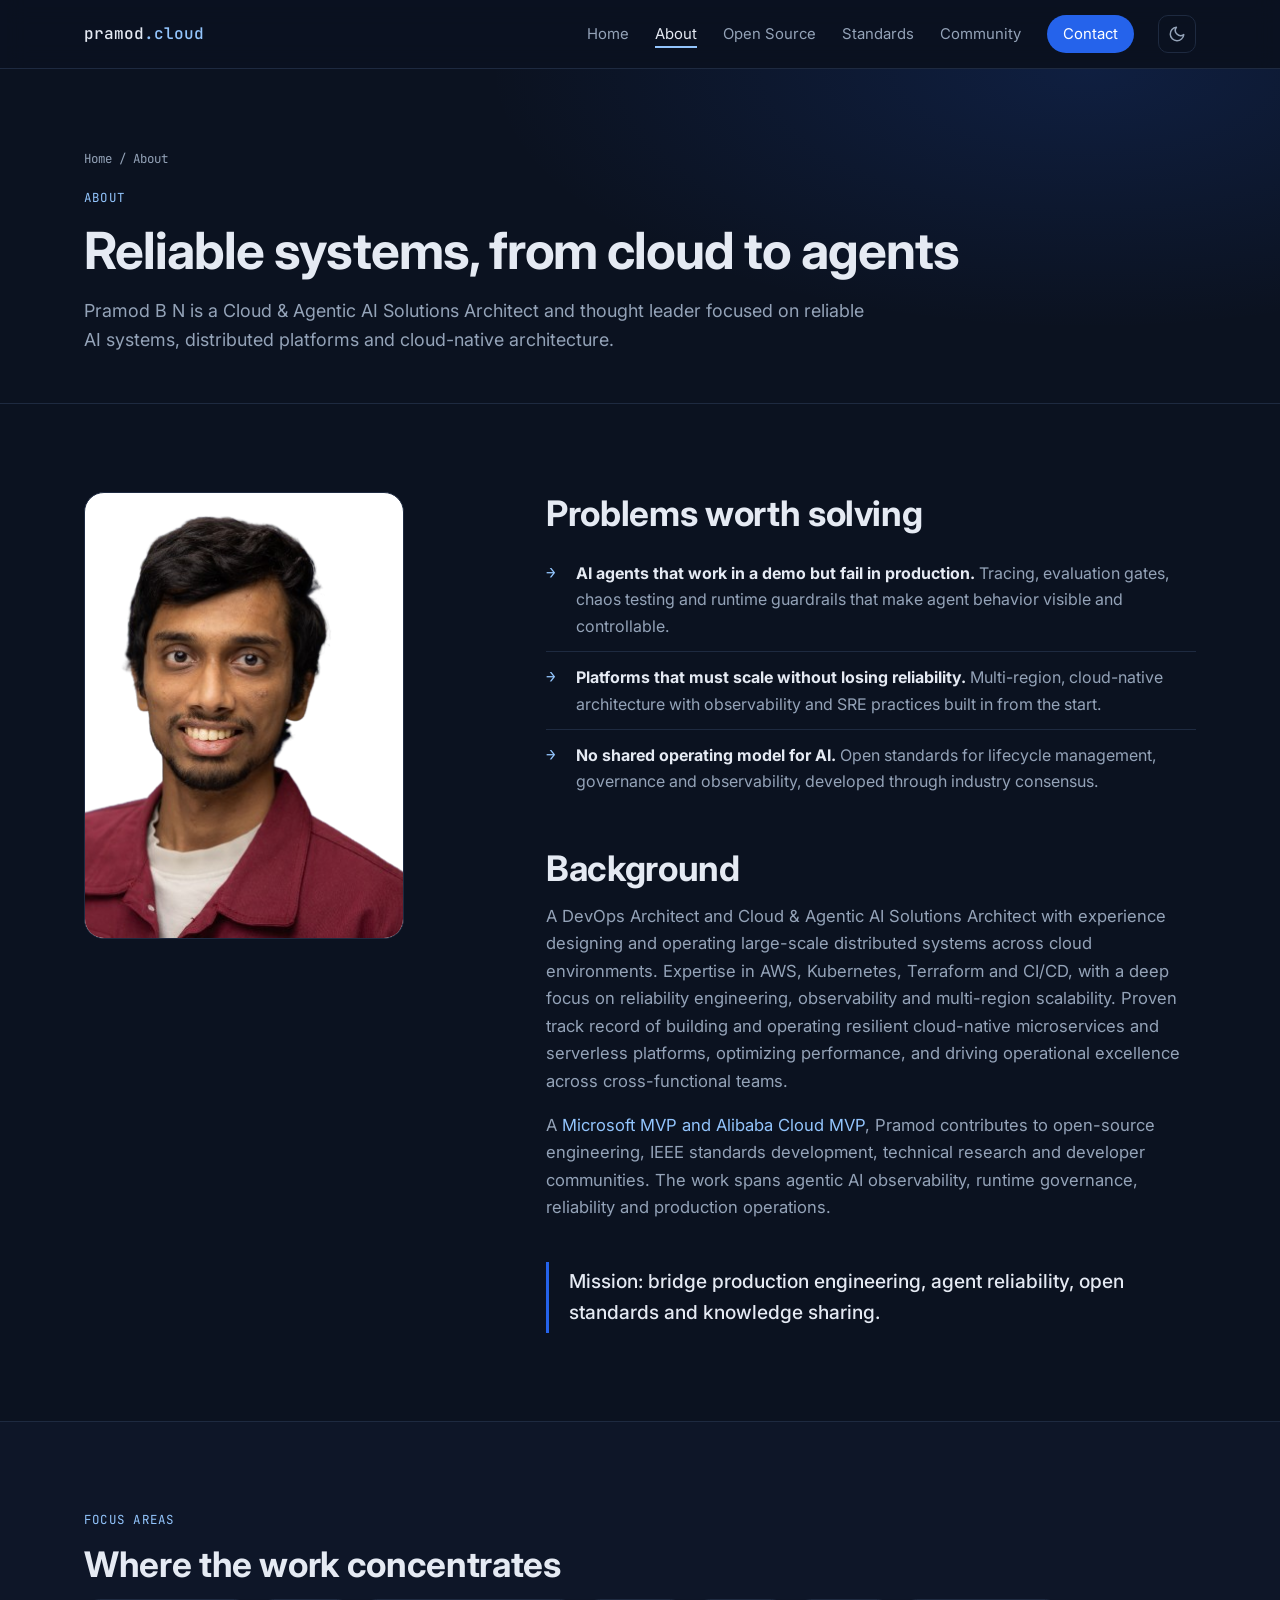
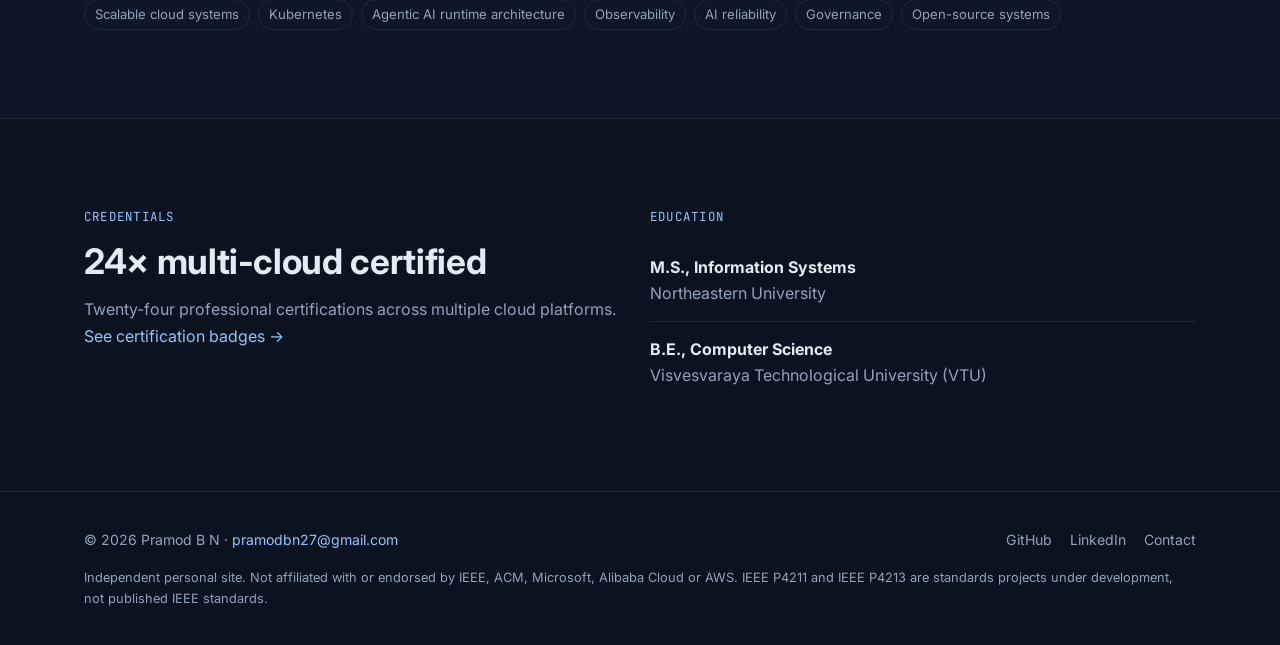
==== about/index.html @ 1757104b "Rebuild pramod.cloud as a new multi-page portfolio Replace the previous single-page site (archived o" ====
<!DOCTYPE html>
<html lang="en">
<head>
  <meta charset="UTF-8">
  <meta name="viewport" content="width=device-width, initial-scale=1.0">
  <title>About — Pramod B N</title>
  <meta name="description" content="About Pramod B N, Cloud & Agentic AI Solutions Architect: focus areas, recognition, credentials and education.">
  <link rel="canonical" href="https://pramod.cloud/about/">
  <meta property="og:type" content="website">
  <meta property="og:site_name" content="pramod.cloud">
  <meta property="og:title" content="About — Pramod B N">
  <meta property="og:description" content="About Pramod B N, Cloud & Agentic AI Solutions Architect: focus areas, recognition, credentials and education.">
  <meta property="og:url" content="https://pramod.cloud/about/">
  <meta property="og:image" content="https://pramod.cloud/assets/img/pramod.png">
  <meta name="twitter:card" content="summary">
  <meta name="theme-color" content="#0b1220">
  <link rel="icon" href="data:image/svg+xml,<svg xmlns='http://www.w3.org/2000/svg' viewBox='0 0 32 32'><rect width='32' height='32' rx='8' fill='%230b1220'/><text x='16' y='22' text-anchor='middle' font-family='monospace' font-size='16' font-weight='700' fill='%2393c5fd'>P</text></svg>">
  <script>try { var t = localStorage.getItem('theme'); if (t) document.documentElement.dataset.theme = t; } catch (e) {}</script>
  <link rel="preconnect" href="https://fonts.googleapis.com">
  <link rel="preconnect" href="https://fonts.gstatic.com" crossorigin>
  <link href="https://fonts.googleapis.com/css2?family=Inter:wght@400;500;600;700&family=JetBrains+Mono:wght@400;500&display=swap" rel="stylesheet">
  <link rel="stylesheet" href="/assets/css/style.css?v=a34205c4">
</head>
<body>

  <a class="skip-link" href="#main">Skip to content</a>
  <header class="nav">
    <div class="container nav__inner">
      <a href="/" class="nav__logo">pramod<span>.cloud</span></a>
      <nav id="nav-menu" class="nav__menu" aria-label="Main">
        <a href="/">Home</a>
        <a href="/about/" aria-current="page">About</a>
        <a href="/projects/">Open Source</a>
        <a href="/standards/">Standards</a>
        <a href="/community/">Community</a>
        <a href="/contact/" class="nav__cta">Contact</a>
      </nav>
      <button class="icon-btn theme-toggle" type="button" aria-label="Switch to light theme">
        <svg class="icon icon--moon" viewBox="0 0 24 24" aria-hidden="true"><path d="M21 12.79A9 9 0 1 1 11.21 3 7 7 0 0 0 21 12.79z"/></svg><svg class="icon icon--sun" viewBox="0 0 24 24" aria-hidden="true"><circle cx="12" cy="12" r="5"/><line x1="12" y1="1" x2="12" y2="3"/><line x1="12" y1="21" x2="12" y2="23"/><line x1="4.22" y1="4.22" x2="5.64" y2="5.64"/><line x1="18.36" y1="18.36" x2="19.78" y2="19.78"/><line x1="1" y1="12" x2="3" y2="12"/><line x1="21" y1="12" x2="23" y2="12"/><line x1="4.22" y1="19.78" x2="5.64" y2="18.36"/><line x1="18.36" y1="5.64" x2="19.78" y2="4.22"/></svg>
      </button>
      <button class="icon-btn nav__toggle" type="button" aria-label="Open menu" aria-expanded="false" aria-controls="nav-menu">
        <svg class="icon " viewBox="0 0 24 24" aria-hidden="true"><line x1="3" y1="7" x2="21" y2="7"/><line x1="3" y1="17" x2="21" y2="17"/></svg>
      </button>
    </div>
  </header>

  <main id="main">
    <section class="page-head">
      <div class="container">
        <p class="crumbs"><a href="/">Home</a> / About</p>
        <p class="eyebrow">About</p>
        <h1>Reliable systems, from cloud to agents</h1>
        <p class="lead">Pramod B N is a Cloud &amp; Agentic AI Solutions Architect and thought leader focused on reliable AI systems, distributed platforms and cloud-native architecture.</p>
      </div>
    </section>

    <section class="section">
      <div class="container split">
        <div>
          <img class="portrait" src="/assets/img/pramod.png" alt="Portrait of Pramod B N" width="540" height="447">
        </div>
        <div class="prose">
          <h2>Problems worth solving</h2>
          <ul class="checklist">
            <li><strong>AI agents that work in a demo but fail in production.</strong> Tracing, evaluation gates, chaos testing and runtime guardrails that make agent behavior visible and controllable.</li>
            <li><strong>Platforms that must scale without losing reliability.</strong> Multi-region, cloud-native architecture with observability and SRE practices built in from the start.</li>
            <li><strong>No shared operating model for AI.</strong> Open standards for lifecycle management, governance and observability, developed through industry consensus.</li>
          </ul>
          <h2 style="margin-top:40px">Background</h2>
          <p>
            A DevOps Architect and Cloud &amp; Agentic AI Solutions Architect with experience designing and operating
            large-scale distributed systems across cloud environments. Expertise in AWS, Kubernetes, Terraform and CI/CD,
            with a deep focus on reliability engineering, observability and multi-region scalability. Proven track record of
            building and operating resilient cloud-native microservices and serverless platforms, optimizing performance,
            and driving operational excellence across cross-functional teams.
          </p>
          <p>
            A <a href="/#recognition">Microsoft MVP and Alibaba Cloud MVP</a>, Pramod contributes to open-source engineering, IEEE standards development,
            technical research and developer communities. The work spans agentic AI observability, runtime governance,
            reliability and production operations.
          </p>
          <blockquote class="mission">Mission: bridge production engineering, agent reliability, open standards and knowledge sharing.</blockquote>
        </div>
      </div>
    </section>

    <section class="section section--alt">
      <div class="container">
        <p class="eyebrow">Focus areas</p>
        <h2>Where the work concentrates</h2>
        <ul class="chips"><li>Scalable cloud systems</li><li>Kubernetes</li><li>Agentic AI runtime architecture</li><li>Observability</li><li>AI reliability</li><li>Governance</li><li>Open-source systems</li></ul>
      </div>
    </section>

    <section id="credentials" class="section">
      <div class="container cards cards--2">
        <div>
          <p class="eyebrow">Credentials</p>
          <h2>24× multi-cloud certified</h2>
          <p class="muted">Twenty-four professional certifications across multiple cloud platforms. <a href="/#certifications">See certification badges &rarr;</a></p>
        </div>
        <div>
          <p class="eyebrow">Education</p>
          <ul class="edu">
            <li><strong>M.S., Information Systems</strong><span class="muted">Northeastern University</span></li>
            <li><strong>B.E., Computer Science</strong><span class="muted">Visvesvaraya Technological University (VTU)</span></li>
          </ul>
        </div>
      </div>
    </section>

  </main>

  <footer class="footer">
    <div class="container footer__inner">
      <p>&copy; <span id="year">2026</span> Pramod B N &middot; <a href="mailto:pramodbn27@gmail.com">pramodbn27@gmail.com</a></p>
      <nav aria-label="Footer">
        <a href="https://github.com/pramodbn27" target="_blank" rel="noopener">GitHub</a>
        <a href="https://www.linkedin.com/in/pramodbn27" target="_blank" rel="noopener">LinkedIn</a>
        <a href="/contact/">Contact</a>
      </nav>
      <p class="footer__note">
        Independent personal site. Not affiliated with or endorsed by IEEE, ACM, Microsoft, Alibaba Cloud or AWS.
        IEEE P4211 and IEEE P4213 are standards projects under development, not published IEEE standards.
      </p>
    </div>
  </footer>

  <script src="/assets/js/main.js?v=a34205c4"></script>
</body>
</html>
---- assets/css/style.css ----
/* Design tokens: dark-first, light via the theme toggle */
:root {
  --bg: #0b1220;
  --bg-alt: #0e1628;
  --surface: #111b2e;
  --surface-2: #16223a;
  --border: #1e2a40;
  --text: #e5eaf3;
  --muted: #94a3b8;
  --accent: #93c5fd;
  --accent-strong: #2563eb;
  --on-accent: #ffffff;
  --ok: #34d399;
  --glow: #22f5ff;
  --neon-1: #4da6ff;
  --neon-2: #22f5ff;
  --neon-3: #b45cff;
  --neon-4: #a6ff1a;
  --neon-5: #ff3df2;
  --neon-6: #19ffc6;
  --radius: 14px;
  --max: 1160px;
  --font: "Inter", system-ui, -apple-system, "Segoe UI", sans-serif;
  --mono: "JetBrains Mono", ui-monospace, monospace;
  color-scheme: dark;
}

:root[data-theme="light"] {
  --bg: #f8fafc;
  --bg-alt: #f1f5f9;
  --surface: #ffffff;
  --surface-2: #f1f5f9;
  --border: #e2e8f0;
  --text: #0f172a;
  --muted: #475569;
  --accent: #2563eb;
  --accent-strong: #2563eb;
  --on-accent: #ffffff;
  --ok: #059669;
  --glow: #00c2d1;
  --neon-1: #2563eb;
  --neon-2: #00b8d4;
  --neon-3: #9333ea;
  --neon-4: #65c400;
  --neon-5: #e11dd0;
  --neon-6: #00c896;
  color-scheme: light;
}

*, *::before, *::after { box-sizing: border-box; }

html { scroll-behavior: smooth; scroll-padding-top: 80px; }

body {
  margin: 0;
  font-family: var(--font);
  font-size: 16px;
  line-height: 1.65;
  color: var(--text);
  background: var(--bg);
  -webkit-font-smoothing: antialiased;
}

img { max-width: 100%; display: block; }
a { color: var(--accent); text-decoration: none; }
a:hover { text-decoration: underline; }
:focus-visible { outline: 2px solid var(--accent); outline-offset: 3px; border-radius: 4px; }
h1, h2, h3 { line-height: 1.2; margin: 0; letter-spacing: -0.01em; }
p { margin: 0 0 1em; }
ul { margin: 0; padding: 0; list-style: none; }
code { font-family: var(--mono); font-size: 0.88em; }

.container { width: 100%; max-width: var(--max); margin: 0 auto; padding: 0 24px; }
.muted { color: var(--muted); }
.skip-link { position: absolute; left: -999px; top: 8px; background: var(--accent-strong); color: var(--on-accent); padding: 8px 14px; border-radius: 8px; z-index: 100; }
.skip-link:focus { left: 8px; }

.eyebrow {
  font-family: var(--mono);
  font-size: 0.78rem;
  letter-spacing: 0.1em;
  text-transform: uppercase;
  color: var(--accent);
  margin: 0 0 12px;
}

.icon { width: 18px; height: 18px; fill: none; stroke: currentColor; stroke-width: 2; stroke-linecap: round; stroke-linejoin: round; flex: none; }

/* Header */
.nav {
  position: sticky;
  top: 0;
  z-index: 20;
  background: color-mix(in srgb, var(--bg) 88%, transparent);
  backdrop-filter: blur(12px);
  border-bottom: 1px solid var(--border);
}
.nav__inner { display: flex; align-items: center; gap: 24px; height: 68px; }
.nav__logo { font-family: var(--mono); font-weight: 500; color: var(--text); margin-right: auto; }
.nav__logo span { color: var(--accent); }
.nav__logo:hover { text-decoration: none; }
.nav__menu { display: flex; gap: 26px; align-items: center; }
.nav__menu a { color: var(--muted); font-size: 0.93rem; }
.nav__menu a:hover, .nav__menu a[aria-current="page"] { color: var(--text); text-decoration: none; }
.nav__menu a[aria-current="page"] { box-shadow: 0 2px 0 var(--accent); }
.nav__menu .nav__cta { color: var(--on-accent); background: var(--accent-strong); padding: 7px 16px; border-radius: 999px; box-shadow: none; }
.nav__menu .nav__cta:hover, .nav__menu .nav__cta[aria-current="page"] { color: var(--on-accent); box-shadow: none; }
.icon-btn {
  display: inline-grid;
  place-items: center;
  width: 38px;
  height: 38px;
  border-radius: 10px;
  border: 1px solid var(--border);
  background: transparent;
  color: var(--muted);
  cursor: pointer;
}
.icon-btn:hover { color: var(--text); border-color: var(--muted); }
.theme-toggle .icon--sun { display: none; }
:root[data-theme="light"] .theme-toggle .icon--sun { display: block; }
:root[data-theme="light"] .theme-toggle .icon--moon { display: none; }
.nav__toggle { display: none; }

/* Buttons */
.btn {
  display: inline-flex;
  align-items: center;
  gap: 8px;
  padding: 12px 22px;
  border-radius: 999px;
  font-weight: 600;
  font-size: 0.95rem;
  border: 1px solid transparent;
  transition: transform .15s, border-color .15s;
}
.btn:hover { text-decoration: none; transform: translateY(-1px); }
.btn--primary { background: var(--accent-strong); color: var(--on-accent); }
.btn--ghost { border-color: var(--border); color: var(--text); }
.btn--ghost:hover { border-color: var(--muted); }

/* Hero */
.hero {
  padding: 96px 0 72px;
  background:
    radial-gradient(640px 320px at 90% 10%, color-mix(in srgb, var(--accent-strong) 22%, transparent), transparent),
    radial-gradient(520px 280px at 0% 100%, color-mix(in srgb, var(--accent) 10%, transparent), transparent);
}
.hero__grid { display: grid; grid-template-columns: 1.1fr 1fr; gap: 48px; align-items: center; }
.hero h1 { font-size: clamp(2.6rem, 6vw, 4.4rem); letter-spacing: -0.01em; text-transform: uppercase; margin-bottom: 14px; }
.hero__role { font-size: clamp(1.1rem, 2.2vw, 1.4rem); font-weight: 600; margin: 0 0 20px; }
.hero__role-sub { display: block; color: var(--accent); }
.hero__lead { font-size: 1.15rem; color: var(--muted); max-width: 36em; margin: 0 0 32px; }
.hero__actions { display: flex; flex-wrap: wrap; gap: 12px; margin-bottom: 28px; }
.socials { display: flex; flex-wrap: wrap; gap: 10px; }
.socials a { display: inline-flex; align-items: center; gap: 8px; color: var(--muted); font-size: 0.88rem; border: 1px solid var(--border); border-radius: 999px; padding: 6px 12px; }
.socials a:hover { color: var(--text); border-color: var(--muted); text-decoration: none; }
.socials .icon { width: 16px; height: 16px; }

/* Hero skills panel */
.skills-panel {
  padding: 24px;
  border: 1px solid var(--border);
  border-radius: 18px;
  background: color-mix(in srgb, var(--surface) 85%, transparent);
}
.skills-grid { display: grid; grid-template-columns: repeat(3, 1fr); gap: 10px; margin-bottom: 20px; }
.skills-label { font-family: var(--mono); font-size: 0.72rem; letter-spacing: 0.08em; text-transform: uppercase; color: var(--muted); margin: 18px 0 10px; }
.skills-grid li {
  padding: 14px 12px;
  border-radius: 12px;
  border: 1px solid var(--border);
  background: var(--surface-2);
}
.skills-grid strong { display: block; font-size: 0.92rem; line-height: 1.3; letter-spacing: -0.01em; }
.skills-grid span { display: block; margin-top: 2px; font-family: var(--mono); font-size: 0.74rem; line-height: 1.4; color: var(--accent); }

/* Proof strip */
.proof { border-top: 1px solid var(--border); border-bottom: 1px solid var(--border); background: var(--bg-alt); }
.proof__list { display: flex; }
.proof__item { flex: 1 1 0; min-width: 0; padding: 26px 20px; border-left: 1px solid var(--border); }
.proof__item:first-child { border-left: 0; padding-left: 0; }
.proof__item a { color: inherit; }
.proof__item a:hover { text-decoration: none; }
.proof__num { display: block; font-family: var(--mono); font-size: 1.9rem; font-weight: 500; color: var(--text); line-height: 1.1; }
.proof__label { display: block; color: var(--muted); font-size: 0.9rem; margin-top: 4px; }

/* Page header (inner pages) */
.page-head { padding: 80px 0 48px; border-bottom: 1px solid var(--border); background: radial-gradient(600px 260px at 85% 0%, color-mix(in srgb, var(--accent-strong) 16%, transparent), transparent); }
.page-head h1 { font-size: clamp(2.1rem, 5vw, 3.2rem); letter-spacing: -0.02em; margin-bottom: 14px; }
.page-head .lead { font-size: 1.12rem; color: var(--muted); max-width: 44em; margin: 0; }
.crumbs { font-family: var(--mono); font-size: 0.78rem; color: var(--muted); margin-bottom: 18px; }
.crumbs a { color: var(--muted); }

/* Sections */
.section { padding: 88px 0; }
.section--alt { background: var(--bg-alt); border-top: 1px solid var(--border); border-bottom: 1px solid var(--border); }
.section h2 { font-size: clamp(1.6rem, 3.4vw, 2.2rem); margin-bottom: 14px; }
.section__head { display: flex; justify-content: space-between; align-items: end; gap: 24px; flex-wrap: wrap; margin-bottom: 36px; }
.section__head .section__lead { margin-bottom: 0; }
.section__lead { color: var(--muted); font-size: 1.06rem; max-width: 46em; margin: 0 0 36px; }
.more { font-weight: 600; font-size: 0.95rem; white-space: nowrap; }
.prose { max-width: 46em; }
.prose p { color: var(--muted); font-size: 1.04rem; }
.prose .eyebrow { color: var(--accent); font-size: 0.78rem; }
.container.prose { max-width: var(--max); }
.container.prose > * { max-width: 46em; }
.split { display: grid; grid-template-columns: 1fr 1.6fr; gap: 56px; align-items: start; }

/* Cards */
.cards { display: grid; gap: 20px; }
.cards--2 { grid-template-columns: repeat(2, 1fr); }
.cards--3 { grid-template-columns: repeat(3, 1fr); }
.card {
  background: var(--surface);
  border: 1px solid var(--border);
  border-radius: var(--radius);
  padding: 28px;
  display: flex;
  flex-direction: column;
  gap: 14px;
}
.card h3 { font-size: 1.15rem; }
.card p { margin: 0; color: var(--muted); }
.card__links { margin-top: auto; display: flex; flex-wrap: wrap; gap: 8px 20px; padding-top: 6px; }
.card__links a { font-weight: 600; font-size: 0.93rem; }
.card__meta { display: flex; flex-wrap: wrap; gap: 8px; align-items: center; }

.tag {
  font-family: var(--mono);
  font-size: 0.78rem;
  color: var(--accent);
  background: color-mix(in srgb, var(--accent-strong) 14%, transparent);
  padding: 3px 10px;
  border-radius: 6px;
  white-space: nowrap;
}
.status {
  display: inline-flex;
  align-items: center;
  gap: 6px;
  font-family: var(--mono);
  font-size: 0.75rem;
  color: var(--ok);
  border: 1px solid color-mix(in srgb, var(--ok) 40%, transparent);
  padding: 2px 10px;
  border-radius: 999px;
  white-space: nowrap;
}
.status::before { content: ""; width: 6px; height: 6px; border-radius: 50%; background: currentColor; }

.chips { display: flex; flex-wrap: wrap; gap: 8px; }
.chips li {
  font-size: 0.82rem;
  padding: 4px 10px;
  border-radius: 999px;
  border: 1px solid var(--border);
  color: var(--muted);
}
.chips--mono li { font-family: var(--mono); font-size: 0.78rem; }

/* Project cards */
.card.project { padding: 0; gap: 0; overflow: hidden; }
.project__body { padding: 28px; display: flex; flex-direction: column; gap: 14px; flex: 1; }
.project__head { display: flex; justify-content: space-between; align-items: center; gap: 12px; flex-wrap: wrap; }
.project__band {
  padding: 26px 28px;
  border-bottom: 1px solid var(--border);
  background:
    radial-gradient(320px 120px at 100% 0%, color-mix(in srgb, var(--accent-strong) 22%, transparent), transparent),
    var(--surface-2);
}
.project__band h2, .project__band h3 { font-size: 1.6rem; margin: 0; letter-spacing: -0.02em; }
.card .project__value { font-size: 1.02rem; color: var(--text); }

.checklist li { padding: 12px 0 12px 30px; border-top: 1px solid var(--border); position: relative; color: var(--muted); }
.checklist li:first-child { border-top: 0; }
.checklist li::before { content: "→"; position: absolute; left: 0; color: var(--accent); font-family: var(--mono); }
.checklist strong { color: var(--text); }

/* Standards */
.standard { gap: 18px; }
.standard h3 { font-size: 1.25rem; }
.facts { display: grid; grid-template-columns: max-content 1fr; gap: 6px 18px; font-size: 0.9rem; margin: 0; }
.facts dt { color: var(--muted); font-family: var(--mono); font-size: 0.78rem; padding-top: 2px; }
.facts dd { margin: 0; }
.mission {
  margin: 40px 0 0;
  padding: 4px 0 4px 20px;
  border-left: 3px solid var(--accent-strong);
  font-size: 1.2rem;
  font-weight: 500;
  max-width: 42em;
}
.disclaimer { font-size: 0.85rem; color: var(--muted); border: 1px dashed var(--border); border-radius: 10px; padding: 14px 16px; margin-top: 32px; }

/* Awards */
.award { flex-direction: row; align-items: center; gap: 20px; }
.award__logo {
  flex: none;
  width: 76px;
  height: 76px;
  border-radius: 16px;
  display: grid;
  place-items: center;
  background: #ffffff;
  border: 1px solid var(--border);
}
.award__logo-svg { width: 44px; height: 44px; }
.award a { font-weight: 600; font-size: 0.93rem; }

/* Community */
.community { display: grid; grid-template-columns: repeat(2, 1fr); gap: 16px; }
.community--home { grid-template-columns: repeat(3, 1fr); }
.community__item {
  display: flex;
  gap: 18px;
  padding: 22px;
  background: var(--surface);
  border: 1px solid var(--border);
  border-radius: var(--radius);
}
.community__item h3 { font-size: 1.08rem; margin-bottom: 4px; }
.community__item p { margin: 0; font-size: 0.93rem; color: var(--muted); }
.community__item .community__role { font-family: var(--mono); font-size: 0.72rem; letter-spacing: 0.05em; text-transform: uppercase; color: var(--accent); margin-bottom: 6px; }
.community__mark {
  flex: none;
  width: 52px;
  height: 52px;
  border-radius: 12px;
  display: grid;
  place-items: center;
  font-family: var(--mono);
  font-size: 0.72rem;
  font-weight: 500;
  color: var(--accent);
  background: color-mix(in srgb, var(--accent-strong) 14%, transparent);
}
.community--home .community__item { padding: 18px; gap: 14px; }
.community--home .community__mark { width: 44px; height: 44px; font-size: 0.66rem; }

/* About */
.portrait { width: 100%; max-width: 320px; aspect-ratio: 1; object-fit: cover; object-position: center 20%; border-radius: 20px; border: 1px solid var(--border); background: #fff; }
.edu li { padding: 14px 0; border-top: 1px solid var(--border); }
.edu li:first-child { border-top: 0; }
.edu strong { display: block; }

/* Contact */
.topics { display: grid; grid-template-columns: repeat(auto-fill, minmax(260px, 1fr)); gap: 16px; }
.topic { display: flex; flex-direction: column; gap: 6px; padding: 22px; border: 1px solid var(--border); border-radius: var(--radius); background: var(--surface); color: var(--text); }
.topic strong { font-size: 1.04rem; }
.topic span { color: var(--muted); font-size: 0.92rem; }
.topic em { font-style: normal; color: var(--accent); font-size: 0.88rem; font-weight: 600; margin-top: auto; }
.contact-links { display: grid; grid-template-columns: repeat(3, 1fr); gap: 12px; margin-top: 32px; }
.contact-link { display: flex; align-items: center; gap: 12px; padding: 18px 20px; border: 1px solid var(--border); border-radius: var(--radius); background: var(--surface); color: var(--text); overflow-wrap: anywhere; }
.contact-link small { display: block; font-family: var(--mono); font-size: 0.74rem; color: var(--muted); }

/* CTA band */
.cta { text-align: center; }
.cta h2 { margin-bottom: 12px; }
.cta p { color: var(--muted); max-width: 40em; margin: 0 auto 28px; font-size: 1.06rem; }
.cta .eyebrow { color: var(--accent); font-size: 0.78rem; margin: 0 0 12px; }
.cta .hero__actions { justify-content: center; margin: 0; }

/* Footer */
.footer { padding: 36px 0; border-top: 1px solid var(--border); font-size: 0.88rem; color: var(--muted); }
.footer__inner { display: flex; justify-content: space-between; flex-wrap: wrap; gap: 16px 32px; }
.footer p { margin: 0; }
.footer nav { display: flex; gap: 18px; flex-wrap: wrap; }
.footer nav a { color: var(--muted); }
.footer__note { width: 100%; font-size: 0.8rem; }

/* Reveal on scroll */
.reveal { opacity: 0; transform: translateY(14px); transition: opacity .6s ease, transform .6s ease; }
.reveal.is-visible { opacity: 1; transform: none; }
@media (prefers-reduced-motion: reduce) {
  html { scroll-behavior: auto; }
  .reveal { opacity: 1; transform: none; transition: none; }
  .btn:hover { transform: none; }
}

/* Responsive */
@media (max-width: 1000px) {
  .proof__list { display: grid; grid-template-columns: repeat(3, 1fr); }
  .proof__item:nth-child(4) { border-left: 0; padding-left: 0; }
  .proof__item:nth-child(n+4) { border-top: 1px solid var(--border); }
  .cards--3, .community--home { grid-template-columns: 1fr 1fr; }
  .hero__grid, .split { grid-template-columns: 1fr; gap: 40px; }
  .contact-links { grid-template-columns: 1fr; }
}

@media (max-width: 860px) {
  .nav__toggle { display: inline-grid; }
  .nav__menu {
    position: absolute;
    top: 68px;
    left: 0;
    right: 0;
    flex-direction: column;
    align-items: stretch;
    gap: 0;
    padding: 8px 16px 16px;
    background: var(--bg);
    border-bottom: 1px solid var(--border);
    display: none;
  }
  .nav__menu.is-open { display: flex; }
  .nav__menu a { padding: 13px 0; border-top: 1px solid var(--border); }
  .nav__menu a:first-child { border-top: 0; }
  .nav__menu a[aria-current="page"] { box-shadow: none; color: var(--accent); }
  .nav__menu .nav__cta { margin-top: 10px; text-align: center; padding: 12px; }
}

@media (max-width: 720px) {
  .container { padding: 0 16px; }
  .hero { padding: 56px 0 48px; }
  .page-head { padding: 56px 0 36px; }
  .section { padding: 64px 0; }
  .cards--2, .cards--3, .community, .community--home { grid-template-columns: 1fr; }
  .proof__list { grid-template-columns: 1fr 1fr; }
  .proof__item, .proof__item:nth-child(n) { border-left: 0; padding: 18px 0; border-top: 1px solid var(--border); }
  .proof__item:nth-child(-n+2) { border-top: 0; }
  .card, .project__body { padding: 22px; }
  .skills-panel { padding: 18px; }
  .skills-grid li { padding: 12px 10px; }
  .skills-grid strong { font-size: 0.8rem; }
  .skills-grid span { font-size: 0.68rem; }
  .award { flex-direction: column; align-items: flex-start; }
  .facts { grid-template-columns: 1fr; gap: 2px; }
  .facts dd { margin-bottom: 8px; }
}

/* Certifications */
.certs { display: grid; grid-template-columns: repeat(3, 1fr); gap: 20px; }
.cert {
  display: flex;
  flex-direction: column;
  align-items: center;
  text-align: center;
  gap: 6px;
  padding: 28px 20px 24px;
  border: 1px solid var(--border);
  border-radius: var(--radius);
  background: var(--surface);
}
.cert img { width: 132px; height: 132px; object-fit: contain; margin-bottom: 10px; transition: transform .25s ease; }
.cert:hover img { transform: scale(1.05); }
.cert h3 { font-size: 1rem; line-height: 1.35; }
.cert p { margin: 0; color: var(--muted); font-size: 0.85rem; }
@media (max-width: 1000px) { .certs { grid-template-columns: repeat(2, 1fr); } }
@media (max-width: 480px) { .cert img { width: 104px; height: 104px; } .cert { padding: 22px 14px 20px; } }

.teaching {
  display: grid;
  grid-template-columns: 1.4fr 1fr;
  gap: 32px;
  align-items: center;
  margin-top: 28px;
  padding: 32px;
  border: 1px solid color-mix(in srgb, var(--accent) 35%, var(--border));
  border-radius: var(--radius);
  background:
    radial-gradient(400px 160px at 100% 0%, color-mix(in srgb, var(--accent-strong) 16%, transparent), transparent),
    var(--surface);
}
.teaching h3 { font-size: 1.35rem; margin-bottom: 12px; }
.teaching p:not(.eyebrow) { color: var(--muted); margin: 0; }
.teaching__facts { display: grid; grid-template-columns: 1fr 1fr; gap: 12px; }
.teaching__facts li { padding: 14px 16px; border-radius: 12px; background: var(--surface-2); border: 1px solid var(--border); }
.teaching__facts strong { display: block; font-family: var(--mono); font-size: 1.1rem; font-weight: 500; }
.teaching__facts span { display: block; color: var(--muted); font-size: 0.82rem; line-height: 1.4; }
@media (max-width: 900px) { .teaching { grid-template-columns: 1fr; padding: 22px; } }

/* Fluorescent glow, shared by every box: always on, brighter on hover */
.card, .cert, .community__item, .topic, .contact-link, .skills-grid li, .teaching, .teaching__facts li {
  border-color: var(--glow);
  box-shadow: 0 0 0 1px color-mix(in srgb, var(--glow) 60%, transparent), 0 0 14px color-mix(in srgb, var(--glow) 30%, transparent);
  transition: box-shadow .25s ease, transform .25s ease;
}
.card:hover, .cert:hover, .community__item:hover, .topic:hover, .contact-link:hover,
.skills-grid li:hover, .teaching:hover, .teaching__facts li:hover {
  box-shadow: 0 0 0 1px var(--glow), 0 0 22px color-mix(in srgb, var(--glow) 60%, transparent), 0 0 48px color-mix(in srgb, var(--glow) 30%, transparent);
  transform: translateY(-3px);
  text-decoration: none;
}
.teaching:hover { transform: none; }

/* Neighbouring boxes cycle through the neon palette */
:is(.cards, .community, .topics, .skills-grid, .contact-links, .teaching__facts) > :nth-child(6n+1) { --glow: var(--neon-1); }
:is(.cards, .community, .topics, .skills-grid, .contact-links, .teaching__facts) > :nth-child(6n+2) { --glow: var(--neon-2); }
:is(.cards, .community, .topics, .skills-grid, .contact-links, .teaching__facts) > :nth-child(6n+3) { --glow: var(--neon-3); }
:is(.cards, .community, .topics, .skills-grid, .contact-links, .teaching__facts) > :nth-child(6n+4) { --glow: var(--neon-4); }
:is(.cards, .community, .topics, .skills-grid, .contact-links, .teaching__facts) > :nth-child(6n+5) { --glow: var(--neon-5); }
:is(.cards, .community, .topics, .skills-grid, .contact-links, .teaching__facts) > :nth-child(6n+6) { --glow: var(--neon-6); }

@media (prefers-reduced-motion: reduce) {
  .card, .cert, .community__item, .topic, .contact-link, .skills-grid li, .teaching, .teaching__facts li, .cert img { transition: none; }
  :is(.card, .cert, .community__item, .topic, .contact-link, .skills-grid li, .teaching__facts li):hover,
  .cert:hover img { transform: none; }
}

@media (max-width: 400px) { .skills-grid { grid-template-columns: 1fr 1fr; } }
.card .project__role { margin: 8px 0 0; font-family: var(--mono); font-size: 0.74rem; letter-spacing: 0.06em; text-transform: uppercase; color: var(--accent); }

/* IEEE identification without the IEEE logo */
.tag--ieee {
  font-size: 0.95rem;
  font-weight: 500;
  padding: 5px 12px;
  letter-spacing: 0.02em;
  color: color-mix(in srgb, var(--glow) 45%, #ffffff);
  background: color-mix(in srgb, var(--glow) 18%, transparent);
  border: 1px solid var(--glow);
  box-shadow: 0 0 10px color-mix(in srgb, var(--glow) 45%, transparent), inset 0 0 8px color-mix(in srgb, var(--glow) 18%, transparent);
  text-shadow: 0 0 8px color-mix(in srgb, var(--glow) 60%, transparent);
}
:root[data-theme="light"] .tag--ieee { color: var(--glow); text-shadow: none; }
.card .ieee-line { font-size: 0.88rem; margin-top: auto; padding-top: 4px; }
.card .ieee-line a { font-weight: 600; }

/* Mentoring & judging */
.cards--4 { grid-template-columns: repeat(4, 1fr); }
.mentor { gap: 6px; }
.card .mentor__role { font-family: var(--mono); font-size: 0.72rem; letter-spacing: 0.06em; text-transform: uppercase; color: var(--glow); margin-bottom: 6px; }
.mentor h3 { font-size: 1.2rem; }
@media (max-width: 1000px) { .cards--4 { grid-template-columns: 1fr 1fr; } }
@media (max-width: 720px) { .cards--4 { grid-template-columns: 1fr; } }
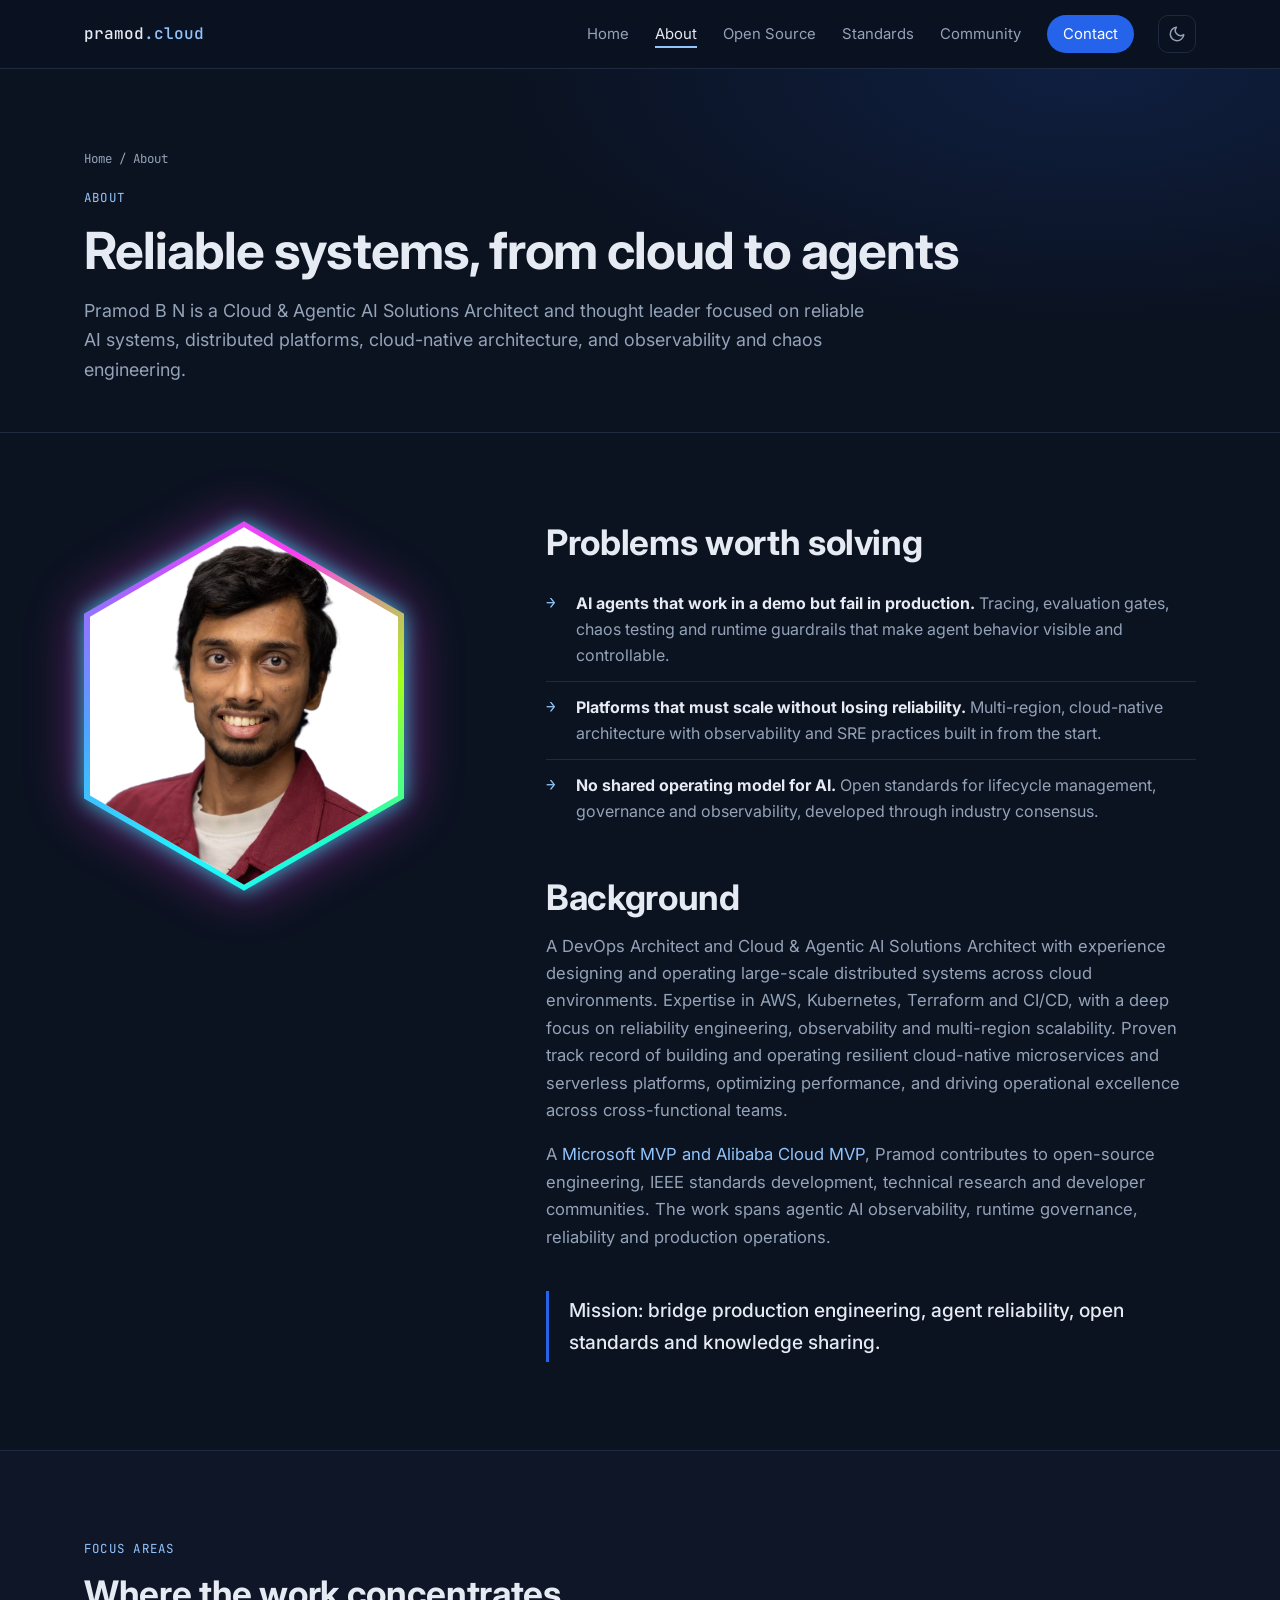
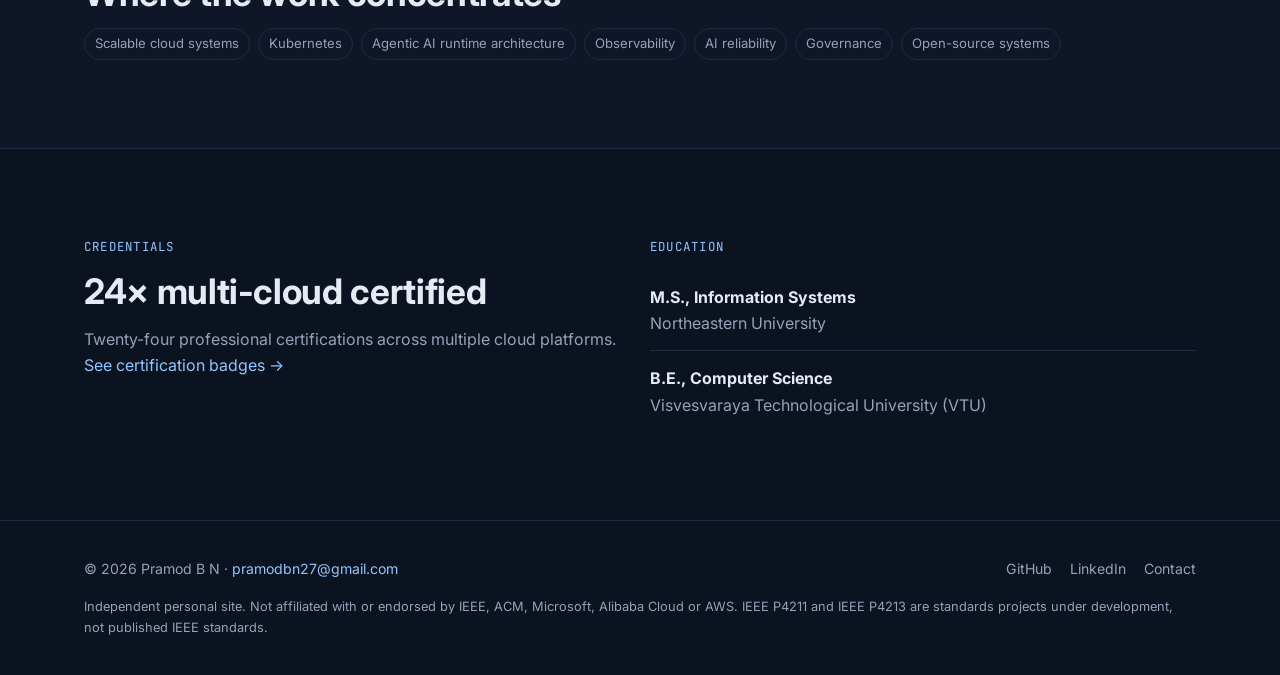
==== commit 567cc4e5: "About page: hexagon portrait with neon frame, add observability and chaos engineering - Show the por" ====
--- a/about/index.html
+++ b/about/index.html
@@ -19,7 +19,7 @@
   <link rel="preconnect" href="https://fonts.googleapis.com">
   <link rel="preconnect" href="https://fonts.gstatic.com" crossorigin>
   <link href="https://fonts.googleapis.com/css2?family=Inter:wght@400;500;600;700&family=JetBrains+Mono:wght@400;500&display=swap" rel="stylesheet">
-  <link rel="stylesheet" href="/assets/css/style.css?v=a34205c4">
+  <link rel="stylesheet" href="/assets/css/style.css?v=9658323c">
 </head>
 <body>
 
@@ -50,14 +50,14 @@
         <p class="crumbs"><a href="/">Home</a> / About</p>
         <p class="eyebrow">About</p>
         <h1>Reliable systems, from cloud to agents</h1>
-        <p class="lead">Pramod B N is a Cloud &amp; Agentic AI Solutions Architect and thought leader focused on reliable AI systems, distributed platforms and cloud-native architecture.</p>
+        <p class="lead">Pramod B N is a Cloud &amp; Agentic AI Solutions Architect and thought leader focused on reliable AI systems, distributed platforms, cloud-native architecture, and observability and chaos engineering.</p>
       </div>
     </section>
 
     <section class="section">
       <div class="container split">
         <div>
-          <img class="portrait" src="/assets/img/pramod.png" alt="Portrait of Pramod B N" width="540" height="447">
+          <div class="portrait-frame"><div class="portrait-hex"><img class="portrait" src="/assets/img/pramod.png" alt="Portrait of Pramod B N" width="540" height="447"></div></div>
         </div>
         <div class="prose">
           <h2>Problems worth solving</h2>
@@ -126,6 +126,6 @@
     </div>
   </footer>
 
-  <script src="/assets/js/main.js?v=a34205c4"></script>
+  <script src="/assets/js/main.js?v=9658323c"></script>
 </body>
 </html>
--- a/assets/css/style.css
+++ b/assets/css/style.css
@@ -340,7 +340,32 @@
 .community--home .community__mark { width: 44px; height: 44px; font-size: 0.66rem; }
 
 /* About */
-.portrait { width: 100%; max-width: 320px; aspect-ratio: 1; object-fit: cover; object-position: center 20%; border-radius: 20px; border: 1px solid var(--border); background: #fff; }
+/* Hexagon portrait with fluorescent frame */
+.portrait-frame {
+  --hex: polygon(50% 0, 100% 25%, 100% 75%, 50% 100%, 0 75%, 0 25%);
+  width: 100%;
+  max-width: 320px;
+  filter: drop-shadow(0 0 10px color-mix(in srgb, var(--neon-2) 70%, transparent)) drop-shadow(0 0 26px color-mix(in srgb, var(--neon-5) 45%, transparent));
+  animation: portrait-glow 4s ease-in-out infinite alternate;
+}
+.portrait-hex {
+  aspect-ratio: 0.866;
+  padding: 6px;
+  clip-path: var(--hex);
+  background: conic-gradient(from 200deg, var(--neon-2), var(--neon-1), var(--neon-3), var(--neon-5), var(--neon-4), var(--neon-6), var(--neon-2));
+}
+.portrait {
+  width: 100%;
+  height: 100%;
+  object-fit: cover;
+  object-position: 31% 22%;
+  clip-path: var(--hex);
+  background: #ffffff;
+}
+@keyframes portrait-glow {
+  to { filter: drop-shadow(0 0 14px color-mix(in srgb, var(--neon-3) 75%, transparent)) drop-shadow(0 0 34px color-mix(in srgb, var(--neon-2) 50%, transparent)); }
+}
+@media (prefers-reduced-motion: reduce) { .portrait-frame { animation: none; } }
 .edu li { padding: 14px 0; border-top: 1px solid var(--border); }
 .edu li:first-child { border-top: 0; }
 .edu strong { display: block; }
@@ -359,7 +384,7 @@
 .cta { text-align: center; }
 .cta h2 { margin-bottom: 12px; }
 .cta p { color: var(--muted); max-width: 40em; margin: 0 auto 28px; font-size: 1.06rem; }
-.cta .eyebrow { color: var(--accent); font-size: 0.78rem; margin: 0 0 12px; }
+.cta .eyebrow { color: var(--accent); font-size: 0.78rem; margin: 0 auto 12px; }
 .cta .hero__actions { justify-content: center; margin: 0; }
 
 /* Footer */
@@ -519,9 +544,88 @@
 .card .ieee-line a { font-weight: 600; }
 
 /* Mentoring & judging */
-.cards--4 { grid-template-columns: repeat(4, 1fr); }
+.cards--4 { grid-template-columns: repeat(auto-fit, minmax(190px, 1fr)); }
 .mentor { gap: 6px; }
 .card .mentor__role { font-family: var(--mono); font-size: 0.72rem; letter-spacing: 0.06em; text-transform: uppercase; color: var(--glow); margin-bottom: 6px; }
 .mentor h3 { font-size: 1.2rem; }
-@media (max-width: 1000px) { .cards--4 { grid-template-columns: 1fr 1fr; } }
 @media (max-width: 720px) { .cards--4 { grid-template-columns: 1fr; } }
+
+/* Project gallery */
+.gallery { align-items: stretch; }
+.card.shot { padding: 0; gap: 0; overflow: hidden; }
+.shot__thumb {
+  position: relative;
+  display: block;
+  width: 100%;
+  padding: 0;
+  border: 0;
+  border-bottom: 1px solid var(--border);
+  background: #0a0f1a;
+  cursor: zoom-in;
+  aspect-ratio: 16 / 10;
+  overflow: hidden;
+}
+.shot__thumb img { width: 100%; height: 100%; object-fit: cover; object-position: top center; transition: transform .35s ease; }
+.shot__thumb:hover img, .shot__thumb:focus-visible img { transform: scale(1.04); }
+.shot__count {
+  position: absolute;
+  right: 10px;
+  bottom: 10px;
+  font-family: var(--mono);
+  font-size: 0.72rem;
+  color: #e5eaf3;
+  background: rgba(11, 18, 32, 0.85);
+  border: 1px solid var(--glow);
+  padding: 3px 9px;
+  border-radius: 999px;
+}
+.shot__body { padding: 22px; display: flex; flex-direction: column; gap: 12px; flex: 1; }
+.shot__body h3 { font-size: 1.12rem; }
+.shot__body p { font-size: 0.92rem; }
+
+/* Diagram viewer */
+.lightbox {
+  width: min(1400px, 96vw);
+  max-height: 94vh;
+  padding: 0;
+  border: 1px solid var(--border);
+  border-radius: 16px;
+  background: #070c16;
+  color: #e5eaf3;
+  overflow: hidden;
+}
+.lightbox::backdrop { background: rgba(3, 6, 12, 0.85); backdrop-filter: blur(4px); }
+.lightbox__bar { display: flex; align-items: center; gap: 14px; padding: 12px 16px; border-bottom: 1px solid #1e2a40; }
+.lightbox__title { margin: 0; font-weight: 600; margin-right: auto; }
+.lightbox__pos { font-family: var(--mono); font-size: 0.8rem; color: #94a3b8; }
+.lightbox .icon-btn { color: #e5eaf3; border-color: #1e2a40; font-size: 1.1rem; }
+.lightbox__stage { position: relative; display: grid; place-items: center; padding: 12px; max-height: calc(94vh - 64px); }
+.lightbox__img { max-width: 100%; max-height: calc(94vh - 90px); object-fit: contain; border-radius: 8px; background: #fff; }
+.lightbox__nav { position: absolute; top: 50%; transform: translateY(-50%); background: rgba(11, 18, 32, 0.85); }
+.lightbox__prev { left: 16px; }
+.lightbox__next { right: 16px; }
+.lightbox[data-single] .lightbox__nav, .lightbox[data-single] .lightbox__pos { display: none; }
+
+/* Standards call to action */
+.card.join { margin-top: 48px; padding: 40px; gap: 12px; --glow: var(--neon-3); }
+.card.join h2 { font-size: clamp(1.5rem, 3vw, 2rem); margin-bottom: 6px; }
+.card.join p { font-size: 1.04rem; max-width: 52em; }
+.card.join .eyebrow { font-size: 0.78rem; color: var(--accent); }
+.card .join__rally { color: var(--text); font-size: 1.2rem; font-weight: 600; line-height: 1.5; margin: 6px 0 14px; }
+.card.join .hero__actions { margin: 0; }
+.card.join:hover { transform: none; }
+@media (max-width: 720px) { .card.join { padding: 24px; } }
+.mentor__link {
+  align-self: flex-start;
+  margin-top: auto;
+  padding: 6px 16px;
+  border: 1px solid var(--glow);
+  border-radius: 999px;
+  font-weight: 600;
+  font-size: 0.88rem;
+  color: var(--text);
+  background: color-mix(in srgb, var(--glow) 14%, transparent);
+  box-shadow: 0 0 10px color-mix(in srgb, var(--glow) 35%, transparent);
+  transition: background .2s ease, box-shadow .2s ease;
+}
+.mentor__link:hover { text-decoration: none; background: color-mix(in srgb, var(--glow) 28%, transparent); box-shadow: 0 0 16px color-mix(in srgb, var(--glow) 55%, transparent); }
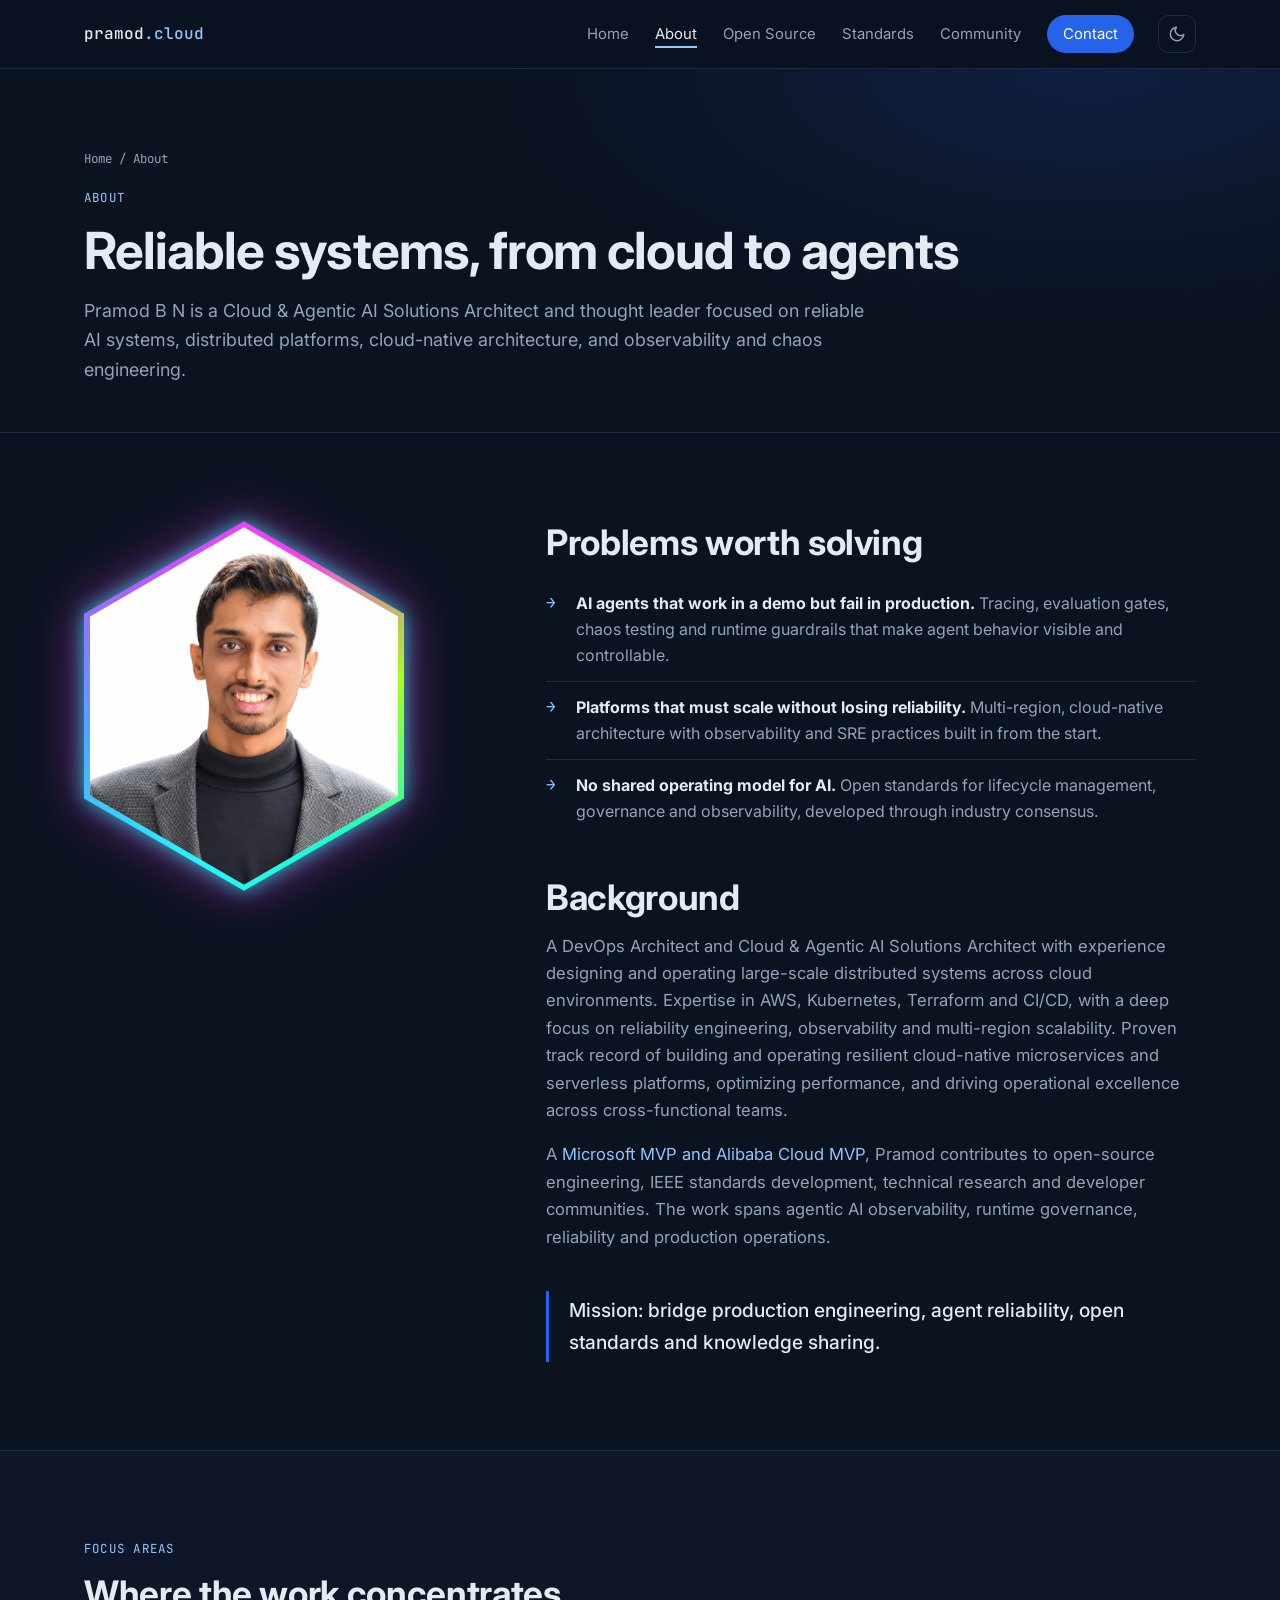
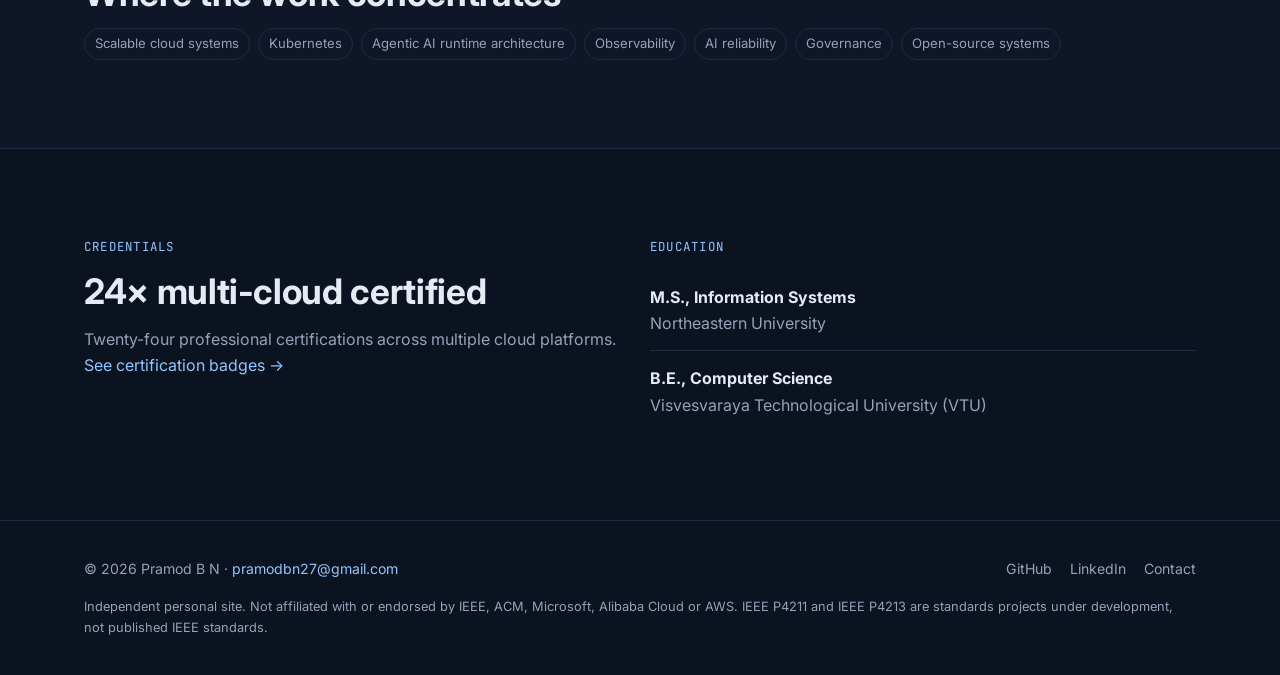
==== commit 2b73efab: "Update portfolio portrait and archive previous photo" ====
--- a/about/index.html
+++ b/about/index.html
@@ -11,7 +11,7 @@
   <meta property="og:title" content="About — Pramod B N">
   <meta property="og:description" content="About Pramod B N, Cloud & Agentic AI Solutions Architect: focus areas, recognition, credentials and education.">
   <meta property="og:url" content="https://pramod.cloud/about/">
-  <meta property="og:image" content="https://pramod.cloud/assets/img/pramod.png">
+  <meta property="og:image" content="https://pramod.cloud/assets/img/pramod_pic.jpeg">
   <meta name="twitter:card" content="summary">
   <meta name="theme-color" content="#0b1220">
   <link rel="icon" href="data:image/svg+xml,<svg xmlns='http://www.w3.org/2000/svg' viewBox='0 0 32 32'><rect width='32' height='32' rx='8' fill='%230b1220'/><text x='16' y='22' text-anchor='middle' font-family='monospace' font-size='16' font-weight='700' fill='%2393c5fd'>P</text></svg>">
@@ -19,7 +19,7 @@
   <link rel="preconnect" href="https://fonts.googleapis.com">
   <link rel="preconnect" href="https://fonts.gstatic.com" crossorigin>
   <link href="https://fonts.googleapis.com/css2?family=Inter:wght@400;500;600;700&family=JetBrains+Mono:wght@400;500&display=swap" rel="stylesheet">
-  <link rel="stylesheet" href="/assets/css/style.css?v=9658323c">
+  <link rel="stylesheet" href="/assets/css/style.css?v=dc9d9ff9">
 </head>
 <body>
 
@@ -57,7 +57,7 @@
     <section class="section">
       <div class="container split">
         <div>
-          <div class="portrait-frame"><div class="portrait-hex"><img class="portrait" src="/assets/img/pramod.png" alt="Portrait of Pramod B N" width="540" height="447"></div></div>
+          <div class="portrait-frame"><div class="portrait-hex"><img class="portrait" src="/assets/img/pramod_pic.jpeg" alt="Portrait of Pramod B N" width="1079" height="1042"></div></div>
         </div>
         <div class="prose">
           <h2>Problems worth solving</h2>
@@ -126,6 +126,6 @@
     </div>
   </footer>
 
-  <script src="/assets/js/main.js?v=9658323c"></script>
+  <script src="/assets/js/main.js?v=dc9d9ff9"></script>
 </body>
 </html>
--- a/assets/css/style.css
+++ b/assets/css/style.css
@@ -148,7 +148,16 @@
 }
 .hero__grid { display: grid; grid-template-columns: 1.1fr 1fr; gap: 48px; align-items: center; }
 .hero h1 { font-size: clamp(2.6rem, 6vw, 4.4rem); letter-spacing: -0.01em; text-transform: uppercase; margin-bottom: 14px; }
+.hero h1 {
+  color: #ffffff;
+  text-shadow:
+    0 0 6px color-mix(in srgb, var(--neon-2) 60%, transparent),
+    0 0 18px color-mix(in srgb, var(--neon-2) 45%, transparent),
+    0 0 36px color-mix(in srgb, var(--neon-3) 35%, transparent);
+}
+:root[data-theme="light"] .hero h1 { color: var(--text); text-shadow: 0 0 14px color-mix(in srgb, var(--neon-2) 35%, transparent); }
 .hero__role { font-size: clamp(1.1rem, 2.2vw, 1.4rem); font-weight: 600; margin: 0 0 20px; }
+.hero__role-text { display: block; color: var(--text); }
 .hero__role-sub { display: block; color: var(--accent); }
 .hero__lead { font-size: 1.15rem; color: var(--muted); max-width: 36em; margin: 0 0 32px; }
 .hero__actions { display: flex; flex-wrap: wrap; gap: 12px; margin-bottom: 28px; }
@@ -358,7 +367,7 @@
   width: 100%;
   height: 100%;
   object-fit: cover;
-  object-position: 31% 22%;
+  object-position: 50% calc(22% + 20px);
   clip-path: var(--hex);
   background: #ffffff;
 }
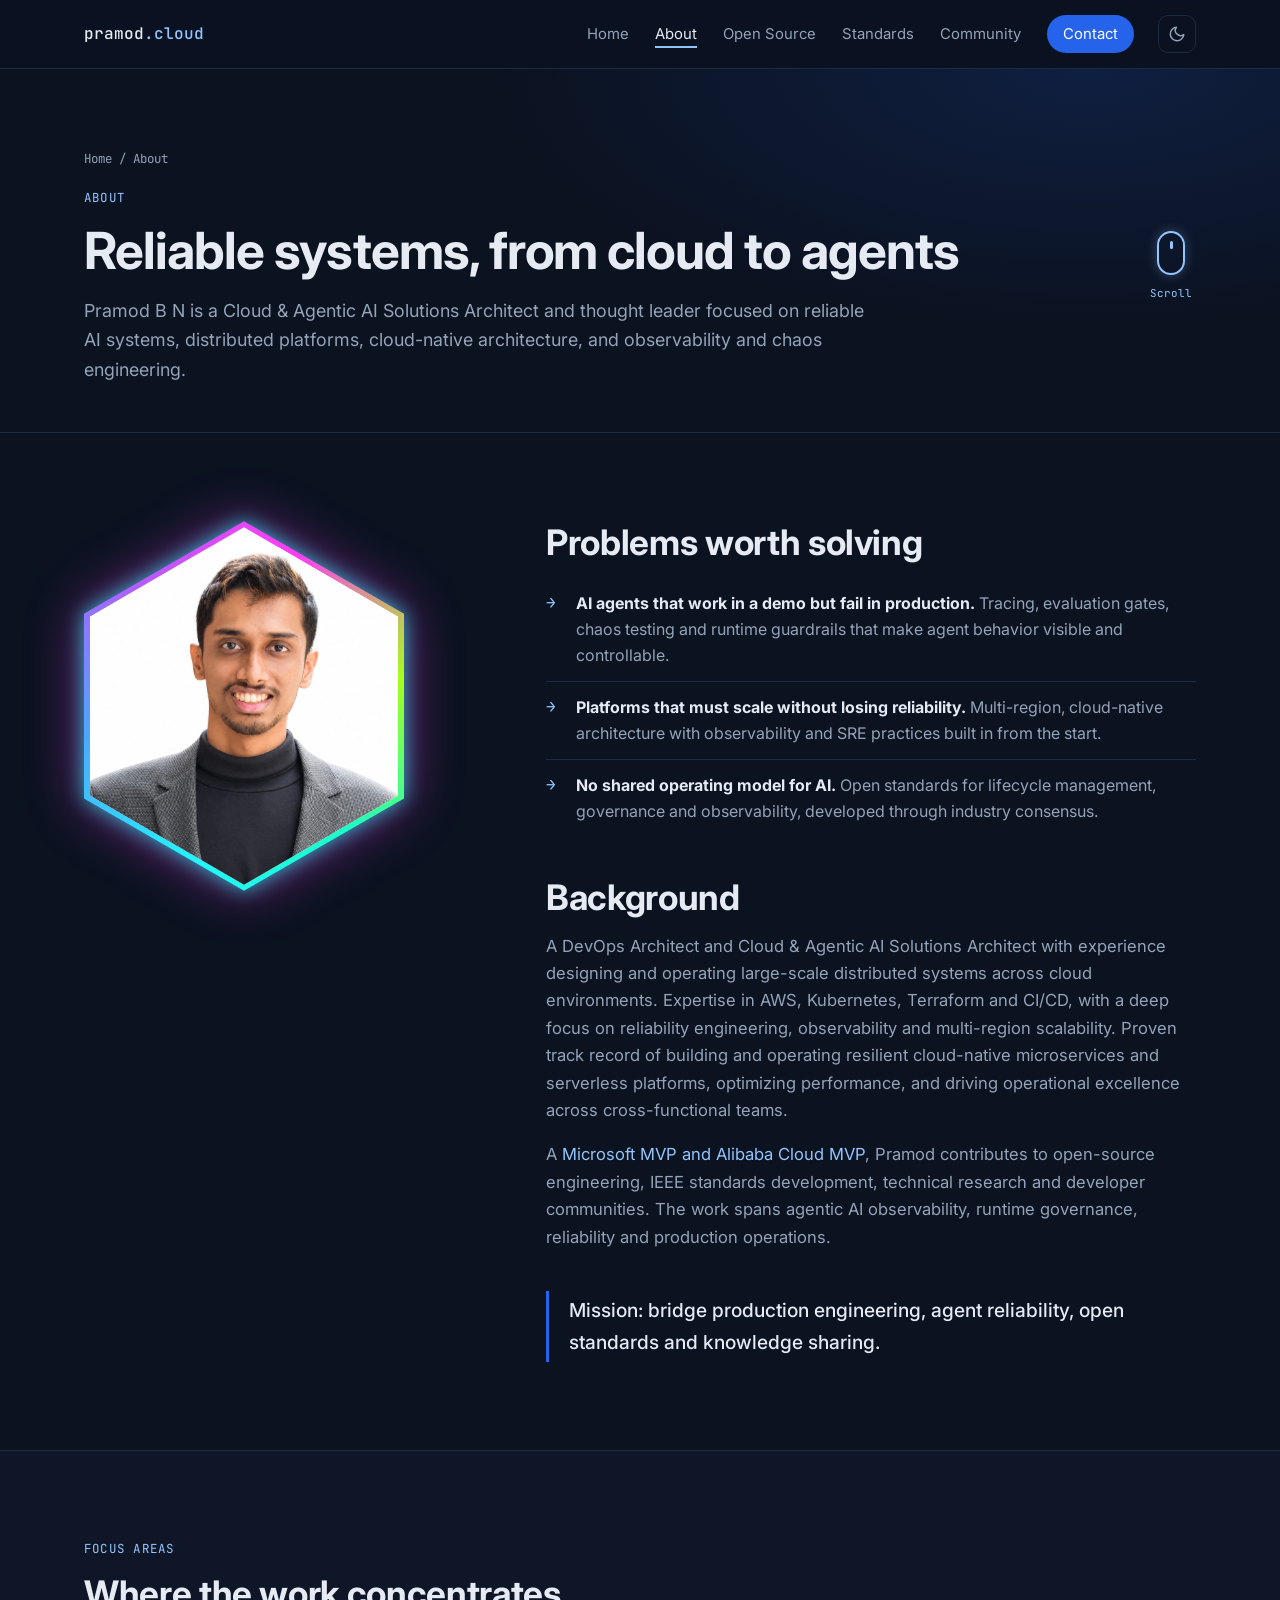
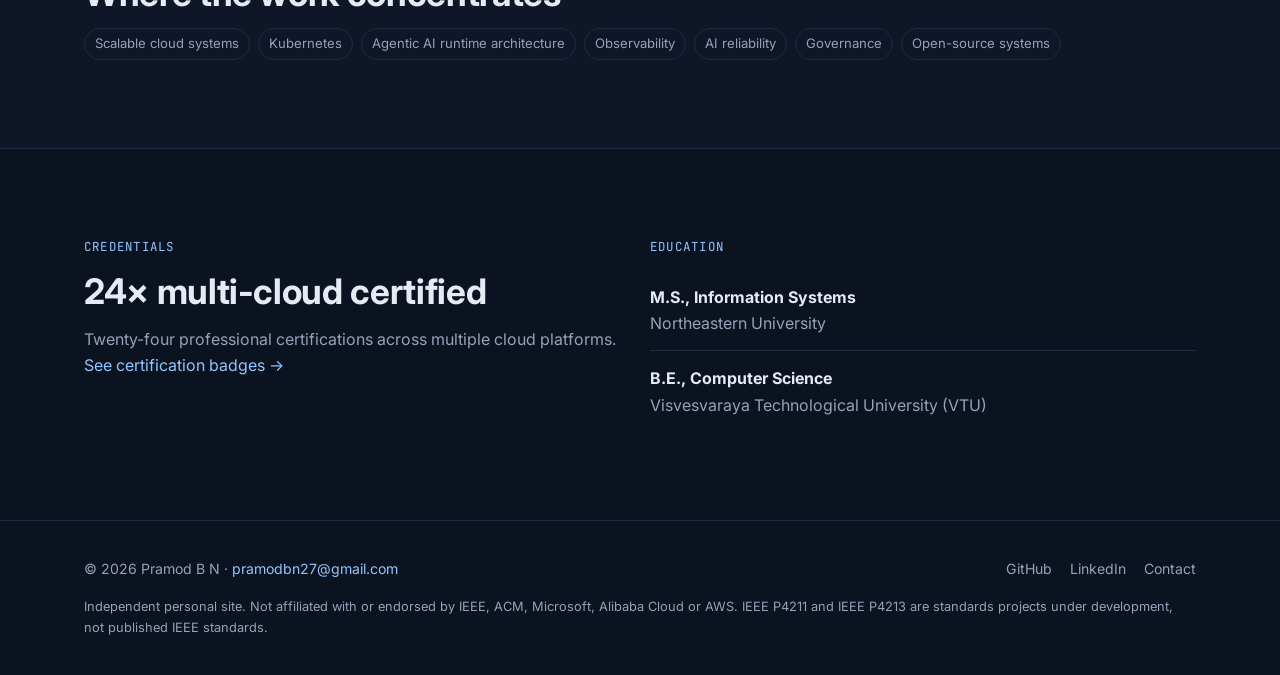
==== commit ecaf8706: "Add mouse scroll actions across portfolio pages" ====
--- a/about/index.html
+++ b/about/index.html
@@ -19,7 +19,7 @@
   <link rel="preconnect" href="https://fonts.googleapis.com">
   <link rel="preconnect" href="https://fonts.gstatic.com" crossorigin>
   <link href="https://fonts.googleapis.com/css2?family=Inter:wght@400;500;600;700&family=JetBrains+Mono:wght@400;500&display=swap" rel="stylesheet">
-  <link rel="stylesheet" href="/assets/css/style.css?v=dc9d9ff9">
+  <link rel="stylesheet" href="/assets/css/style.css?v=all-page-scroll">
 </head>
 <body>
 
@@ -45,16 +45,20 @@
   </header>
 
   <main id="main">
-    <section class="page-head">
+    <section class="page-head page-head--scroll">
       <div class="container">
         <p class="crumbs"><a href="/">Home</a> / About</p>
         <p class="eyebrow">About</p>
         <h1>Reliable systems, from cloud to agents</h1>
         <p class="lead">Pramod B N is a Cloud &amp; Agentic AI Solutions Architect and thought leader focused on reliable AI systems, distributed platforms, cloud-native architecture, and observability and chaos engineering.</p>
+        <a class="hero__scroll" href="#about-details" aria-label="Scroll down to about details">
+          <span class="hero__mouse" aria-hidden="true"><span class="hero__mouse-wheel"></span></span>
+          <span>Scroll</span>
+        </a>
       </div>
     </section>
 
-    <section class="section">
+    <section id="about-details" class="section">
       <div class="container split">
         <div>
           <div class="portrait-frame"><div class="portrait-hex"><img class="portrait" src="/assets/img/pramod_pic.jpeg" alt="Portrait of Pramod B N" width="1079" height="1042"></div></div>
@@ -126,6 +130,6 @@
     </div>
   </footer>
 
-  <script src="/assets/js/main.js?v=dc9d9ff9"></script>
+  <script src="/assets/js/main.js?v=scroll-navigation"></script>
 </body>
 </html>
--- a/assets/css/style.css
+++ b/assets/css/style.css
@@ -95,7 +95,7 @@
   backdrop-filter: blur(12px);
   border-bottom: 1px solid var(--border);
 }
-.nav__inner { display: flex; align-items: center; gap: 24px; height: 68px; }
+.nav__inner { position: relative; display: flex; align-items: center; gap: 24px; height: 68px; }
 .nav__logo { font-family: var(--mono); font-weight: 500; color: var(--text); margin-right: auto; }
 .nav__logo span { color: var(--accent); }
 .nav__logo:hover { text-decoration: none; }
@@ -122,6 +122,30 @@
 :root[data-theme="light"] .theme-toggle .icon--moon { display: none; }
 .nav__toggle { display: none; }
 
+/* Floating homepage section controls */
+.scroll-controls {
+  position: fixed;
+  right: max(16px, env(safe-area-inset-right));
+  bottom: max(24px, env(safe-area-inset-bottom));
+  z-index: 15;
+  display: grid;
+  gap: 10px;
+}
+.scroll-controls__button {
+  display: grid;
+  place-items: center;
+  width: 42px;
+  height: 42px;
+  border: 1px solid var(--accent);
+  border-radius: 50%;
+  color: var(--text);
+  background: var(--surface);
+  box-shadow: 0 0 10px color-mix(in srgb, var(--accent) 30%, transparent);
+  cursor: pointer;
+}
+.scroll-controls__button:hover:not(:disabled) { background: var(--surface-2); box-shadow: 0 0 16px color-mix(in srgb, var(--accent) 50%, transparent); }
+.scroll-controls__button:disabled { opacity: 0.35; cursor: default; box-shadow: none; }
+
 /* Buttons */
 .btn {
   display: inline-flex;
@@ -147,6 +171,35 @@
     radial-gradient(520px 280px at 0% 100%, color-mix(in srgb, var(--accent) 10%, transparent), transparent);
 }
 .hero__grid { display: grid; grid-template-columns: 1.1fr 1fr; gap: 48px; align-items: center; }
+.hero__skills { position: relative; min-width: 0; }
+.hero__scroll {
+  position: absolute;
+  left: calc(100% + clamp(28px, (100vw - 1160px) / 4, 120px));
+  top: 50%;
+  transform: translateY(-50%);
+  display: grid;
+  justify-items: center;
+  gap: 10px;
+  padding: 4px;
+  color: var(--accent);
+  font-family: var(--mono);
+  font-size: 0.68rem;
+}
+.hero__scroll:hover { text-decoration: none; }
+.hero__mouse { display: flex; justify-content: center; width: 28px; height: 44px; padding-top: 8px; border: 2px solid var(--accent); border-radius: 18px; box-shadow: 0 0 12px color-mix(in srgb, var(--accent) 30%, transparent); }
+.hero__mouse-wheel { width: 3px; height: 8px; border-radius: 999px; background: var(--accent); animation: mouse-scroll 1.8s ease-in-out infinite; }
+.hero__scroll:hover .hero__mouse { box-shadow: 0 0 18px color-mix(in srgb, var(--accent) 55%, transparent); }
+@keyframes mouse-scroll {
+  0%, 100% { transform: translateY(0); opacity: 1; }
+  70% { transform: translateY(12px); opacity: 0; }
+}
+@media (max-width: 1280px) {
+  .hero__skills { margin-right: 64px; }
+  .hero__scroll { left: calc(100% + 20px); }
+}
+@media (prefers-reduced-motion: reduce) {
+  .hero__mouse-wheel { animation: none; }
+}
 .hero h1 { font-size: clamp(2.6rem, 6vw, 4.4rem); letter-spacing: -0.01em; text-transform: uppercase; margin-bottom: 14px; }
 .hero h1 {
   color: #ffffff;
@@ -198,6 +251,11 @@
 .page-head { padding: 80px 0 48px; border-bottom: 1px solid var(--border); background: radial-gradient(600px 260px at 85% 0%, color-mix(in srgb, var(--accent-strong) 16%, transparent), transparent); }
 .page-head h1 { font-size: clamp(2.1rem, 5vw, 3.2rem); letter-spacing: -0.02em; margin-bottom: 14px; }
 .page-head .lead { font-size: 1.12rem; color: var(--muted); max-width: 44em; margin: 0; }
+.page-head--scroll .container { position: relative; }
+@media (max-width: 1280px) {
+  .page-head--scroll .container { padding-right: 88px; }
+  .page-head--scroll .hero__scroll { left: auto; right: 24px; }
+}
 .crumbs { font-family: var(--mono); font-size: 0.78rem; color: var(--muted); margin-bottom: 18px; }
 .crumbs a { color: var(--muted); }
 
@@ -439,6 +497,7 @@
     display: none;
   }
   .nav__menu.is-open { display: flex; }
+  .nav__menu { max-height: calc(100dvh - 68px); overflow-y: auto; }
   .nav__menu a { padding: 13px 0; border-top: 1px solid var(--border); }
   .nav__menu a:first-child { border-top: 0; }
   .nav__menu a[aria-current="page"] { box-shadow: none; color: var(--accent); }
@@ -556,6 +615,20 @@
 .cards--4 { grid-template-columns: repeat(auto-fit, minmax(190px, 1fr)); }
 .mentor { gap: 6px; }
 .card .mentor__role { font-family: var(--mono); font-size: 0.72rem; letter-spacing: 0.06em; text-transform: uppercase; color: var(--glow); margin-bottom: 6px; }
+
+/* Highlight speaking and conference roles */
+:is(#speaking, #conference-leadership) .mentor__role {
+  align-self: flex-start;
+  max-width: 100%;
+  padding: 7px 12px;
+  border: 1px solid var(--glow);
+  border-radius: 8px;
+  background: color-mix(in srgb, var(--glow) 16%, var(--surface));
+  color: var(--text);
+  font-size: 0.82rem;
+  font-weight: 700;
+  line-height: 1.5;
+}
 .mentor h3 { font-size: 1.2rem; }
 @media (max-width: 720px) { .cards--4 { grid-template-columns: 1fr; } }
 
